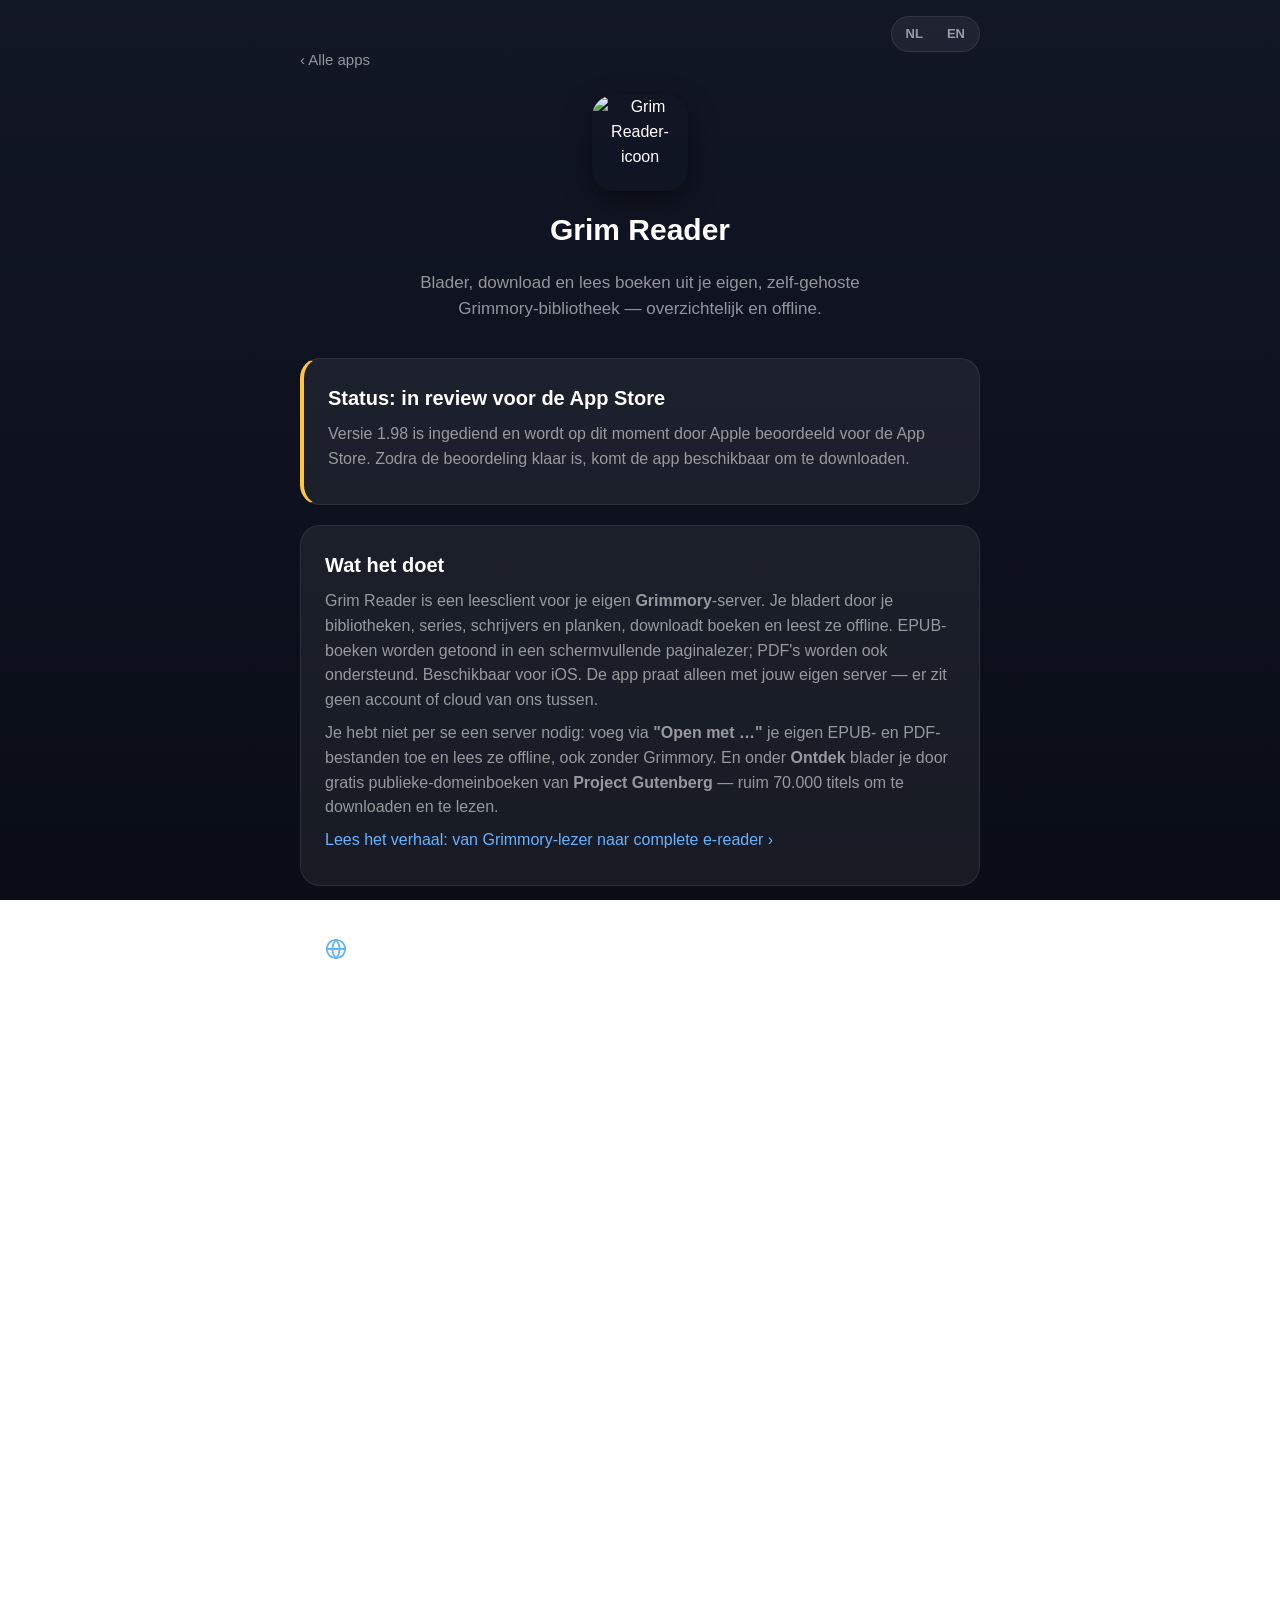
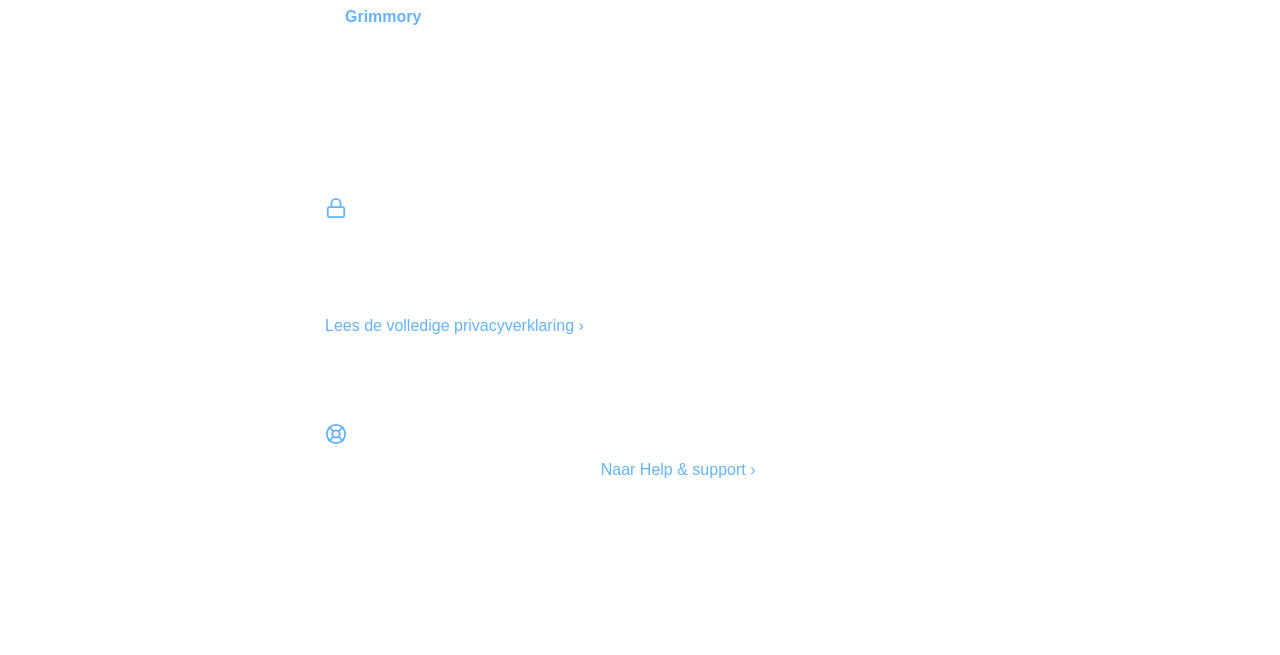
==== grimreader/index.html @ 169f9057 "Dauwpunt-artikel als sub-onderwerp onder de Thuis-handleiding Het dauwpuntstuk is geen los onderwerp" ====
<!DOCTYPE html>
<html lang="nl" data-lang="nl">
<head>
  <meta charset="UTF-8">
  <meta name="viewport" content="width=device-width, initial-scale=1">
  <title>Grim Reader — je eigen bibliotheek</title>
  <meta name="description" content="Grim Reader: blader, download en lees boeken uit je eigen, zelf-gehoste Grimmory-bibliotheek. Info, instructies en privacy.">
  <link rel="icon" type="image/png" href="../assets/grimmory_icon.png">
  <link rel="apple-touch-icon" href="../assets/grimmory_icon.png">
  <link rel="stylesheet" href="../styles.css?v=4">
  <script src="../lang.js?v=2"></script>
  <script src="../email.js?v=1"></script>
</head>
<body>
  <div class="wrap">
    <div class="lang-switch" role="group" aria-label="Taal / Language">
      <button type="button" data-lang="nl">NL</button>
      <button type="button" data-lang="en">EN</button>
    </div>

    <a class="back-link" href="../" lang="nl">&lsaquo; Alle apps</a>
    <a class="back-link" href="../" lang="en">&lsaquo; All apps</a>

    <header class="hero">
      <img src="../assets/grimmory_icon.png" alt="Grim Reader-icoon">
      <h1>Grim Reader</h1>
      <p class="lead" lang="nl">Blader, download en lees boeken uit je eigen, zelf-gehoste
        Grimmory-bibliotheek — overzichtelijk en offline.</p>
      <p class="lead" lang="en">Browse, download and read books from your own self-hosted
        Grimmory library — clear and offline.</p>
    </header>

    <section class="card" style="border-left:4px solid var(--solar)">
      <h2 style="margin-bottom:8px" lang="nl">Status: in review voor de App Store</h2>
      <h2 style="margin-bottom:8px" lang="en">Status: in review for the App Store</h2>
      <p lang="nl">Versie 1.98 is ingediend en wordt op dit moment door Apple
        beoordeeld voor de App Store. Zodra de beoordeling klaar is, komt de app
        beschikbaar om te downloaden.</p>
      <p lang="en">Version 1.98 has been submitted and is currently under review by
        Apple for the App Store. As soon as the review is complete, the app will be
        available to download.</p>
    </section>

    <section class="card">
      <h2 style="margin-bottom:8px" lang="nl">Wat het doet</h2>
      <h2 style="margin-bottom:8px" lang="en">What it does</h2>
      <p lang="nl">Grim Reader is een leesclient voor je eigen
        <strong>Grimmory</strong>-server. Je bladert door je bibliotheken, series,
        schrijvers en planken, downloadt boeken en leest ze offline. EPUB-boeken
        worden getoond in een schermvullende paginalezer; PDF's worden ook
        ondersteund. Beschikbaar voor iOS. De app praat alleen met jouw eigen
        server — er zit geen account of cloud van ons tussen.</p>
      <p lang="en">Grim Reader is a reading client for your own
        <strong>Grimmory</strong> server. You browse your libraries, series,
        authors and shelves, download books and read them offline. EPUB books are
        shown in a full-screen paginated reader; PDFs are supported too. Available
        for iOS. The app only talks to your own server — there's no account or
        cloud of ours in between.</p>
      <p lang="nl">Je hebt niet per se een server nodig: voeg via <strong>"Open
        met …"</strong> je eigen EPUB- en PDF-bestanden toe en lees ze offline,
        ook zonder Grimmory. En onder <strong>Ontdek</strong> blader je door
        gratis publieke-domeinboeken van <strong>Project Gutenberg</strong> —
        ruim 70.000 titels om te downloaden en te lezen.</p>
      <p lang="en">You don't strictly need a server: add your own EPUB and PDF
        files via <strong>"Open with …"</strong> and read them offline, even
        without Grimmory. And under <strong>Discover</strong> you can browse free
        public-domain books from <strong>Project Gutenberg</strong> — over 70,000
        titles to download and read.</p>
      <p lang="nl"><a href="verhaal.html">Lees het verhaal: van Grimmory-lezer naar complete e-reader &rsaquo;</a></p>
      <p lang="en"><a href="verhaal.html">Read the story: from Grimmory reader to a complete e-reader &rsaquo;</a></p>
    </section>

    <section class="card">
      <div class="section-head">
        <svg viewBox="0 0 24 24" fill="none" stroke="currentColor" stroke-width="2"
          stroke-linecap="round" stroke-linejoin="round" aria-hidden="true" focusable="false">
          <circle cx="12" cy="12" r="10"></circle>
          <line x1="2" y1="12" x2="22" y2="12"></line>
          <path d="M12 2a15.3 15.3 0 0 1 4 10 15.3 15.3 0 0 1-4 10 15.3 15.3 0 0 1-4-10 15.3 15.3 0 0 1 4-10z"></path>
        </svg>
        <h2 lang="nl">Vertaal terwijl je leest</h2>
        <h2 lang="en">Translate while you read</h2>
      </div>
      <p lang="nl">Lees je een boek in een vreemde taal? Tik op de vertaalknop en
        Grim Reader vertaalt <strong>de pagina die je op dat moment leest</strong> naar
        je eigen taal. De vertaling gebeurt <strong>volledig op je toestel</strong> via
        Apple's vertaaltechnologie — zonder internet en zonder dat er tekst naar een
        server gaat. Eenmalig downloadt iOS het taalpakket; daarna werkt het ook
        offline. <em>(iPhone/iPad met iOS 18 of nieuwer.)</em></p>
      <p lang="en">Reading a book in a foreign language? Tap the translate button and
        Grim Reader translates <strong>the page you're currently reading</strong> into
        your own language. Translation happens <strong>entirely on your device</strong>
        using Apple's translation technology — no internet, and no text ever leaves for
        a server. iOS downloads the language pack once; after that it works offline too.
        <em>(iPhone/iPad on iOS 18 or newer.)</em></p>
    </section>

    <section class="card">
      <h2 style="margin-bottom:8px" lang="nl">Aan de slag</h2>
      <h2 style="margin-bottom:8px" lang="en">Getting started</h2>
      <ol lang="nl">
        <li>Open de app.</li>
        <li>Vul het adres van je <strong>Grimmory</strong>-server in — lokaal
          (bijv. <code>192.168.1.10:6060</code>) of via je eigen externe adres.</li>
        <li>Vul je <strong>gebruikersnaam</strong> en <strong>wachtwoord</strong> in.</li>
        <li>Tik op <strong>Inloggen</strong>.</li>
      </ol>
      <ol lang="en">
        <li>Open the app.</li>
        <li>Enter the address of your <strong>Grimmory</strong> server — local
          (e.g. <code>192.168.1.10:6060</code>) or via your own remote address.</li>
        <li>Enter your <strong>username</strong> and <strong>password</strong>.</li>
        <li>Tap <strong>Log in</strong>.</li>
      </ol>
      <h3 lang="nl">Op meerdere toestellen</h3>
      <h3 lang="en">On multiple devices</h3>
      <p lang="nl">Je serveradres en login synchroniseren via je iCloud-sleutelhanger,
        zodat je andere Apple-toestellen je bibliotheek automatisch oppikken.</p>
      <p lang="en">Your server address and login sync via your iCloud Keychain, so your
        other Apple devices pick up your library automatically.</p>
    </section>

    <section class="card">
      <h2 style="margin-bottom:8px">Grimmory</h2>
      <p lang="nl">Grim Reader bouwt voort op een dienst die je zelf beheert:</p>
      <p lang="en">Grim Reader builds on a service that you manage yourself:</p>
      <ul lang="nl">
        <li><strong><a href="https://grimmory.org" target="_blank" rel="noopener">Grimmory</a></strong>
          — een zelf-gehoste server voor je digitale boekenverzameling, met
          bibliotheken, series, schrijvers, planken en metadata. Hieruit haalt
          Grim Reader je boeken en omslagen.</li>
      </ul>
      <ul lang="en">
        <li><strong><a href="https://grimmory.org" target="_blank" rel="noopener">Grimmory</a></strong>
          — a self-hosted server for your digital book collection, with
          libraries, series, authors, shelves and metadata. This is where
          Grim Reader gets your books and covers.</li>
      </ul>
      <p lang="nl">Je beheert de server zelf; je adres en login blijven op je toestel.</p>
      <p lang="en">You manage the server yourself; your address and login stay on your
        device.</p>
    </section>

    <section class="card">
      <div class="section-head">
        <svg viewBox="0 0 24 24" fill="none" stroke="currentColor" stroke-width="2"
          stroke-linecap="round" stroke-linejoin="round" aria-hidden="true" focusable="false">
          <rect x="3" y="11" width="18" height="11" rx="2" ry="2"></rect>
          <path d="M7 11V7a5 5 0 0 1 10 0v4"></path>
        </svg>
        <h2>Privacy</h2>
      </div>
      <p lang="nl">Grim Reader verzamelt geen gegevens en bevat geen tracking of
        advertenties. Je adres en login blijven versleuteld op je eigen toestel en
        de app praat alleen met de server die je zelf instelt.</p>
      <p lang="en">Grim Reader collects no data and contains no tracking or ads. Your
        address and login stay encrypted on your own device, and the app only
        talks to the server you set up yourself.</p>
      <p lang="nl"><a href="privacy.html">Lees de volledige privacyverklaring &rsaquo;</a></p>
      <p lang="en"><a href="privacy.html">Read the full privacy policy &rsaquo;</a></p>
    </section>

    <section class="card">
      <div class="section-head">
        <svg viewBox="0 0 24 24" fill="none" stroke="currentColor" stroke-width="2"
          stroke-linecap="round" stroke-linejoin="round" aria-hidden="true" focusable="false">
          <circle cx="12" cy="12" r="10"></circle>
          <circle cx="12" cy="12" r="4"></circle>
          <line x1="4.93" y1="4.93" x2="9.17" y2="9.17"></line>
          <line x1="14.83" y1="14.83" x2="19.07" y2="19.07"></line>
          <line x1="14.83" y1="9.17" x2="19.07" y2="4.93"></line>
          <line x1="9.17" y1="14.83" x2="4.93" y2="19.07"></line>
        </svg>
        <h2 lang="nl">Hulp &amp; support</h2>
        <h2 lang="en">Help &amp; support</h2>
      </div>
      <p lang="nl">Iets werkt niet, een vraag of een idee?
        <a href="../support/">Naar Help &amp; support &rsaquo;</a></p>
      <p lang="en">Something not working, a question or an idea?
        <a href="../support/">Go to Help &amp; support &rsaquo;</a></p>
    </section>

    <p class="footer">Contact: <span class="pp-email"><noscript>info [at] polderpijplijn [punt] nl</noscript></span></p>
  </div>
</body>
</html>
---- styles.css ----
:root {
  --bg-top: #121726;
  --bg-bottom: #0a0d17;
  --card: rgba(255, 255, 255, 0.06);
  --card-stroke: rgba(255, 255, 255, 0.08);
  --house: #66b3ff;
  --solar: #ffc740;
  --back: #4dd98c;
  --grid: #fc6b6b;
  --gas: #f2994d;
  --text: #ffffff;
  --muted: rgba(255, 255, 255, 0.55);
  --radius: 20px;
}

* { box-sizing: border-box; }

html { -webkit-text-size-adjust: 100%; }

body {
  margin: 0;
  min-height: 100vh;
  background: linear-gradient(180deg, var(--bg-top), var(--bg-bottom)) fixed;
  color: var(--text);
  font-family: -apple-system, BlinkMacSystemFont, "Segoe UI", Roboto, Helvetica,
    Arial, sans-serif;
  line-height: 1.55;
  -webkit-font-smoothing: antialiased;
}

.wrap {
  position: relative;
  max-width: 720px;
  margin: 0 auto;
  padding: 48px 20px 64px;
}

/* Taalkeuze: toon alleen de actieve taal. */
html[data-lang="nl"] [lang="en"] { display: none !important; }
html[data-lang="en"] [lang="nl"] { display: none !important; }

.lang-switch {
  position: absolute;
  top: 16px;
  right: 20px;
  display: inline-flex;
  gap: 2px;
  background: var(--card);
  border: 1px solid var(--card-stroke);
  border-radius: 999px;
  padding: 3px;
  z-index: 10;
}
.lang-switch button {
  border: 0;
  background: transparent;
  color: var(--muted);
  font: inherit;
  font-size: 13px;
  font-weight: 600;
  padding: 4px 11px;
  border-radius: 999px;
  cursor: pointer;
}
.lang-switch button[aria-pressed="true"] {
  background: var(--house);
  color: var(--bg-bottom);
}

a { color: var(--house); text-decoration: none; }
a:hover { text-decoration: underline; }

.hero {
  display: flex;
  flex-direction: column;
  align-items: center;
  text-align: center;
  gap: 16px;
  margin-bottom: 36px;
}

.hero img {
  width: 96px;
  height: 96px;
  border-radius: 22px;
  box-shadow: 0 10px 30px rgba(0, 0, 0, 0.45);
}

h1 { font-size: 30px; font-weight: 700; margin: 0; }
h2 { font-size: 20px; font-weight: 700; margin: 0 0 4px; }

.lead { color: var(--muted); font-size: 17px; margin: 0; max-width: 48ch; }

.card {
  background: var(--card);
  border: 1px solid var(--card-stroke);
  border-radius: var(--radius);
  padding: 24px;
  margin-bottom: 20px;
}

.card p { color: var(--muted); margin: 8px 0; }
.card p:first-of-type { margin-top: 0; }
.card p:last-child { margin-bottom: 0; }

.card .icon { color: var(--house); }

.section-head {
  display: flex;
  align-items: center;
  gap: 10px;
  margin-bottom: 6px;
}
.section-head svg { width: 22px; height: 22px; flex: none; color: var(--house); }

.app-tile {
  display: flex;
  align-items: center;
  gap: 16px;
  text-decoration: none;
  color: var(--text);
}
.app-tile:hover { text-decoration: none; }
.app-tile + .app-tile { margin-top: 14px; padding-top: 14px; border-top: 1px solid var(--card-stroke); }
.app-tile img { width: 56px; height: 56px; border-radius: 14px; flex: none; }
.app-tile .meta { display: flex; flex-direction: column; }
.app-tile .meta strong { font-size: 17px; }
.app-tile .meta span { color: var(--muted); font-size: 14px; }
.app-tile .chev { margin-left: auto; color: var(--muted); }

/* Verdiepend artikel dat bij de handleiding erboven hoort: ingesprongen en met
   een verbindingsstreep i.p.v. de scheidingslijn, zodat het als onderdeel van
   die handleiding leest en niet als los onderwerp. */
.app-tile.sub {
  margin-left: 20px;
  padding-left: 16px;
  border-left: 2px solid var(--card-stroke);
}
.app-tile + .app-tile.sub { margin-top: 12px; padding-top: 0; border-top: none; }
.app-tile.sub .meta strong { font-size: 15px; }

ol, ul { color: var(--muted); padding-left: 20px; margin: 8px 0; }
li { margin: 6px 0; }

code {
  background: rgba(255, 255, 255, 0.1);
  border-radius: 6px;
  padding: 1px 6px;
  font-size: 0.9em;
}

.back-link {
  display: inline-flex;
  align-items: center;
  gap: 6px;
  color: var(--muted);
  font-size: 15px;
  margin-bottom: 24px;
}

.footer {
  margin-top: 40px;
  color: var(--muted);
  font-size: 14px;
  text-align: center;
}

.muted { color: var(--muted); }
.updated { color: var(--muted); font-size: 14px; margin-top: 0; }

h3 { font-size: 16px; margin: 22px 0 4px; }
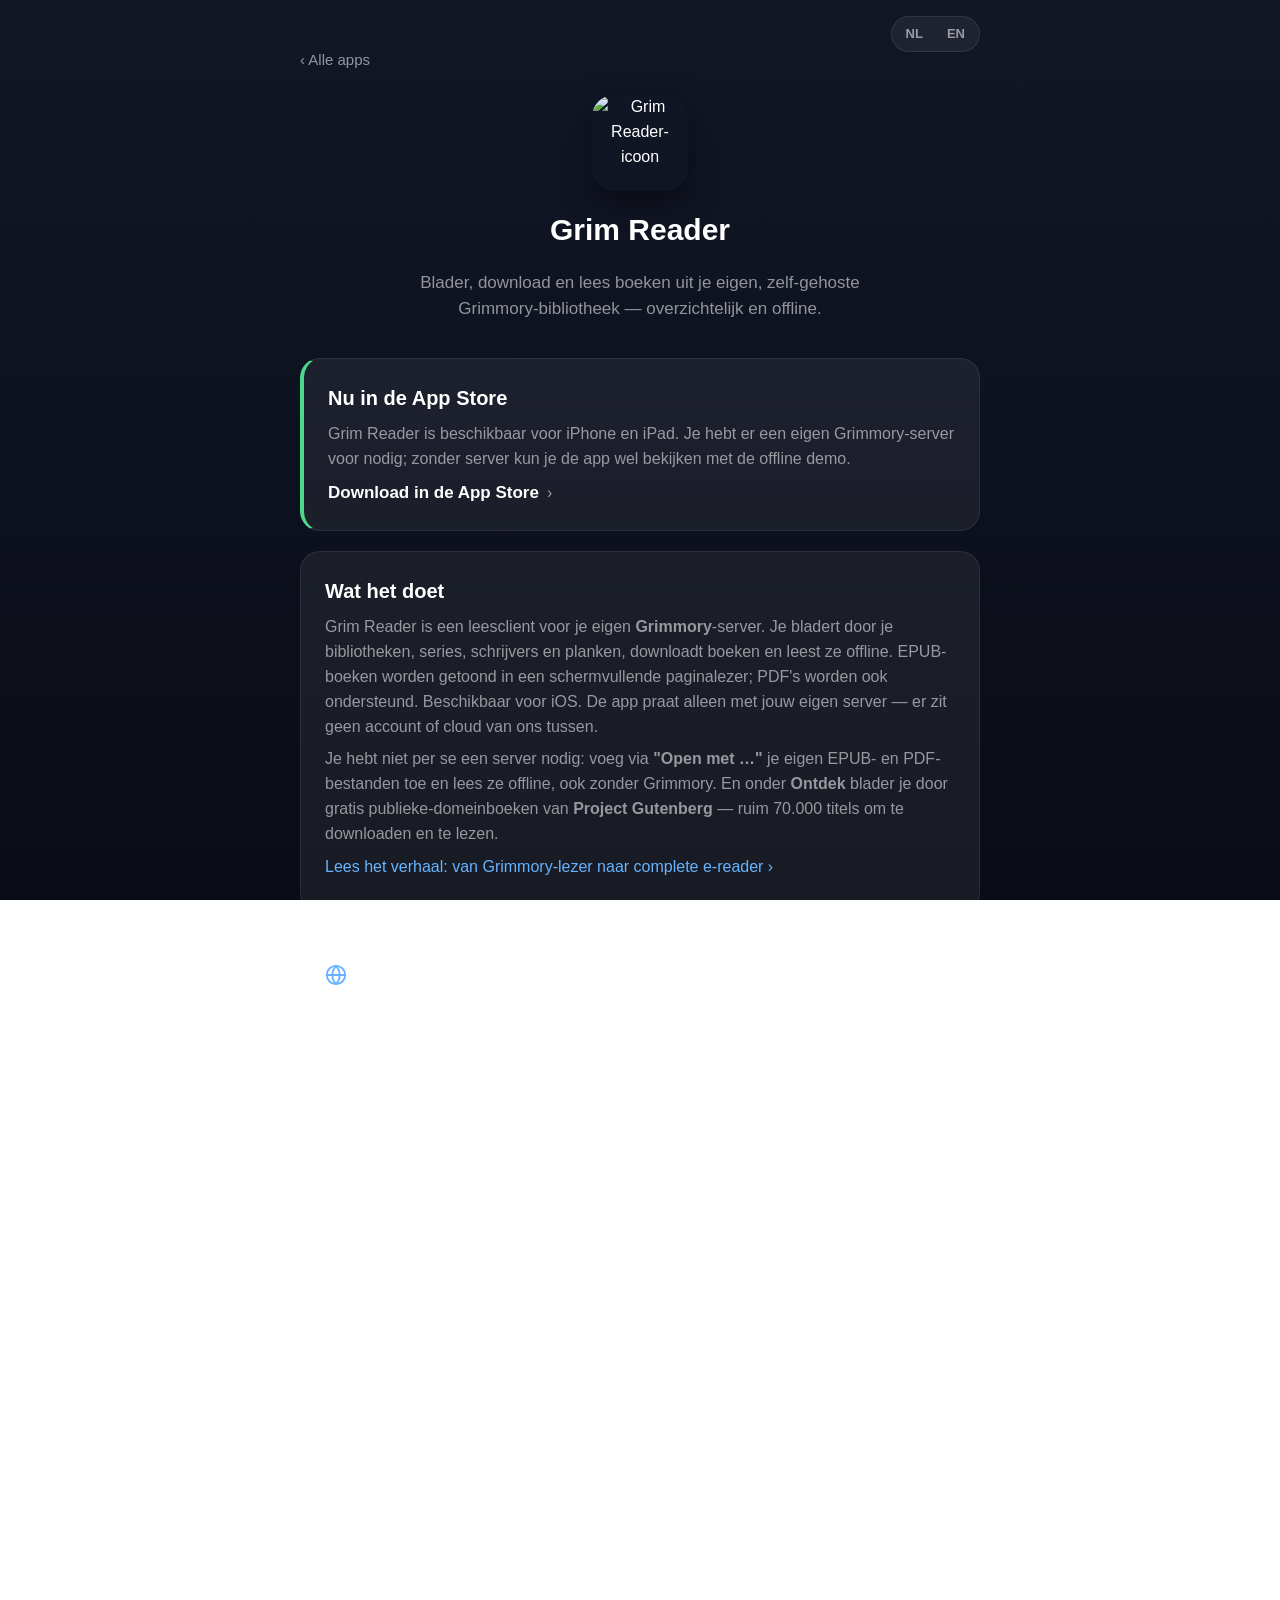
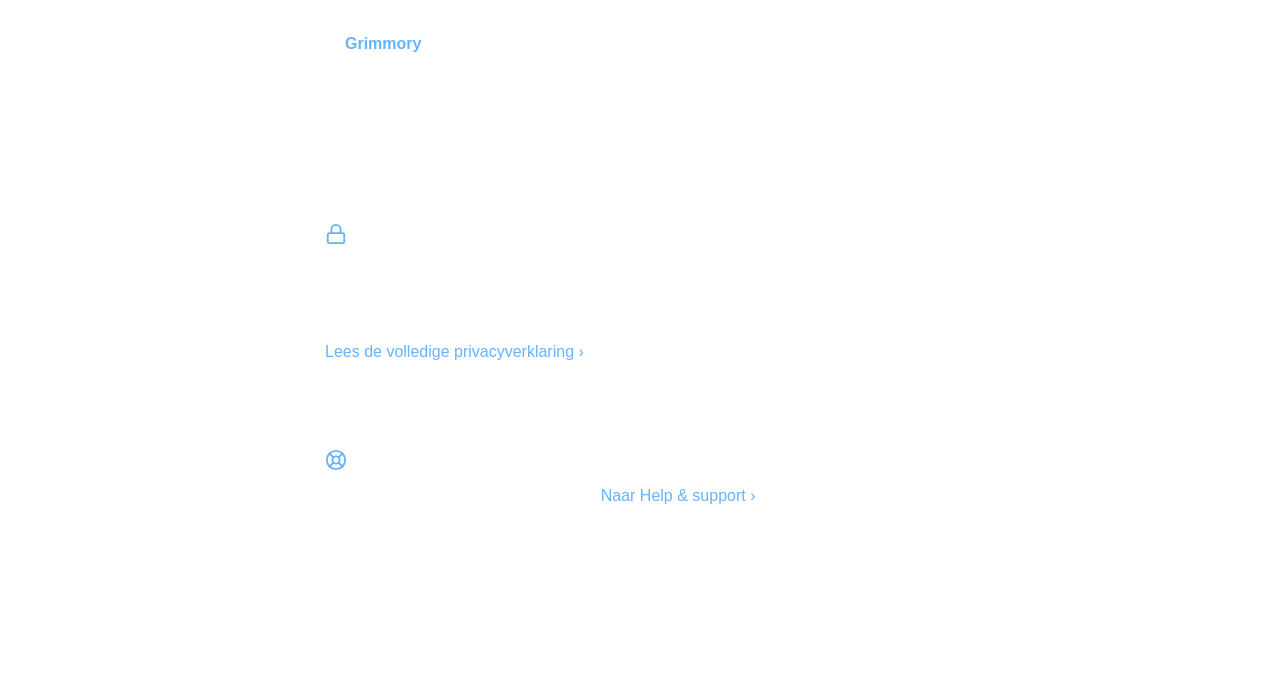
==== commit 9a4180c3: "Grim Reader staat in de App Store Het statusblok zei nog "in review" en noemde versie 1.98; dat is a" ====
--- a/grimreader/index.html
+++ b/grimreader/index.html
@@ -30,15 +30,23 @@
         Grimmory library — clear and offline.</p>
     </header>
 
-    <section class="card" style="border-left:4px solid var(--solar)">
-      <h2 style="margin-bottom:8px" lang="nl">Status: in review voor de App Store</h2>
-      <h2 style="margin-bottom:8px" lang="en">Status: in review for the App Store</h2>
-      <p lang="nl">Versie 1.98 is ingediend en wordt op dit moment door Apple
-        beoordeeld voor de App Store. Zodra de beoordeling klaar is, komt de app
-        beschikbaar om te downloaden.</p>
-      <p lang="en">Version 1.98 has been submitted and is currently under review by
-        Apple for the App Store. As soon as the review is complete, the app will be
-        available to download.</p>
+    <section class="card" style="border-left:4px solid var(--back)">
+      <h2 style="margin-bottom:8px" lang="nl">Nu in de App Store</h2>
+      <h2 style="margin-bottom:8px" lang="en">Now on the App Store</h2>
+      <p lang="nl">Grim Reader is beschikbaar voor iPhone en iPad. Je hebt er een
+        eigen Grimmory-server voor nodig; zonder server kun je de app wel bekijken
+        met de offline demo.</p>
+      <p lang="en">Grim Reader is available for iPhone and iPad. You need your own
+        Grimmory server; without one you can still explore the app using the
+        offline demo.</p>
+      <p><a class="app-tile" href="https://apps.apple.com/app/id6782366876"
+            style="display:inline-flex;width:auto;gap:8px">
+        <span class="meta">
+          <strong lang="nl">Download in de App Store</strong>
+          <strong lang="en">Download on the App Store</strong>
+        </span>
+        <span class="chev" aria-hidden="true">&rsaquo;</span>
+      </a></p>
     </section>
 
     <section class="card">
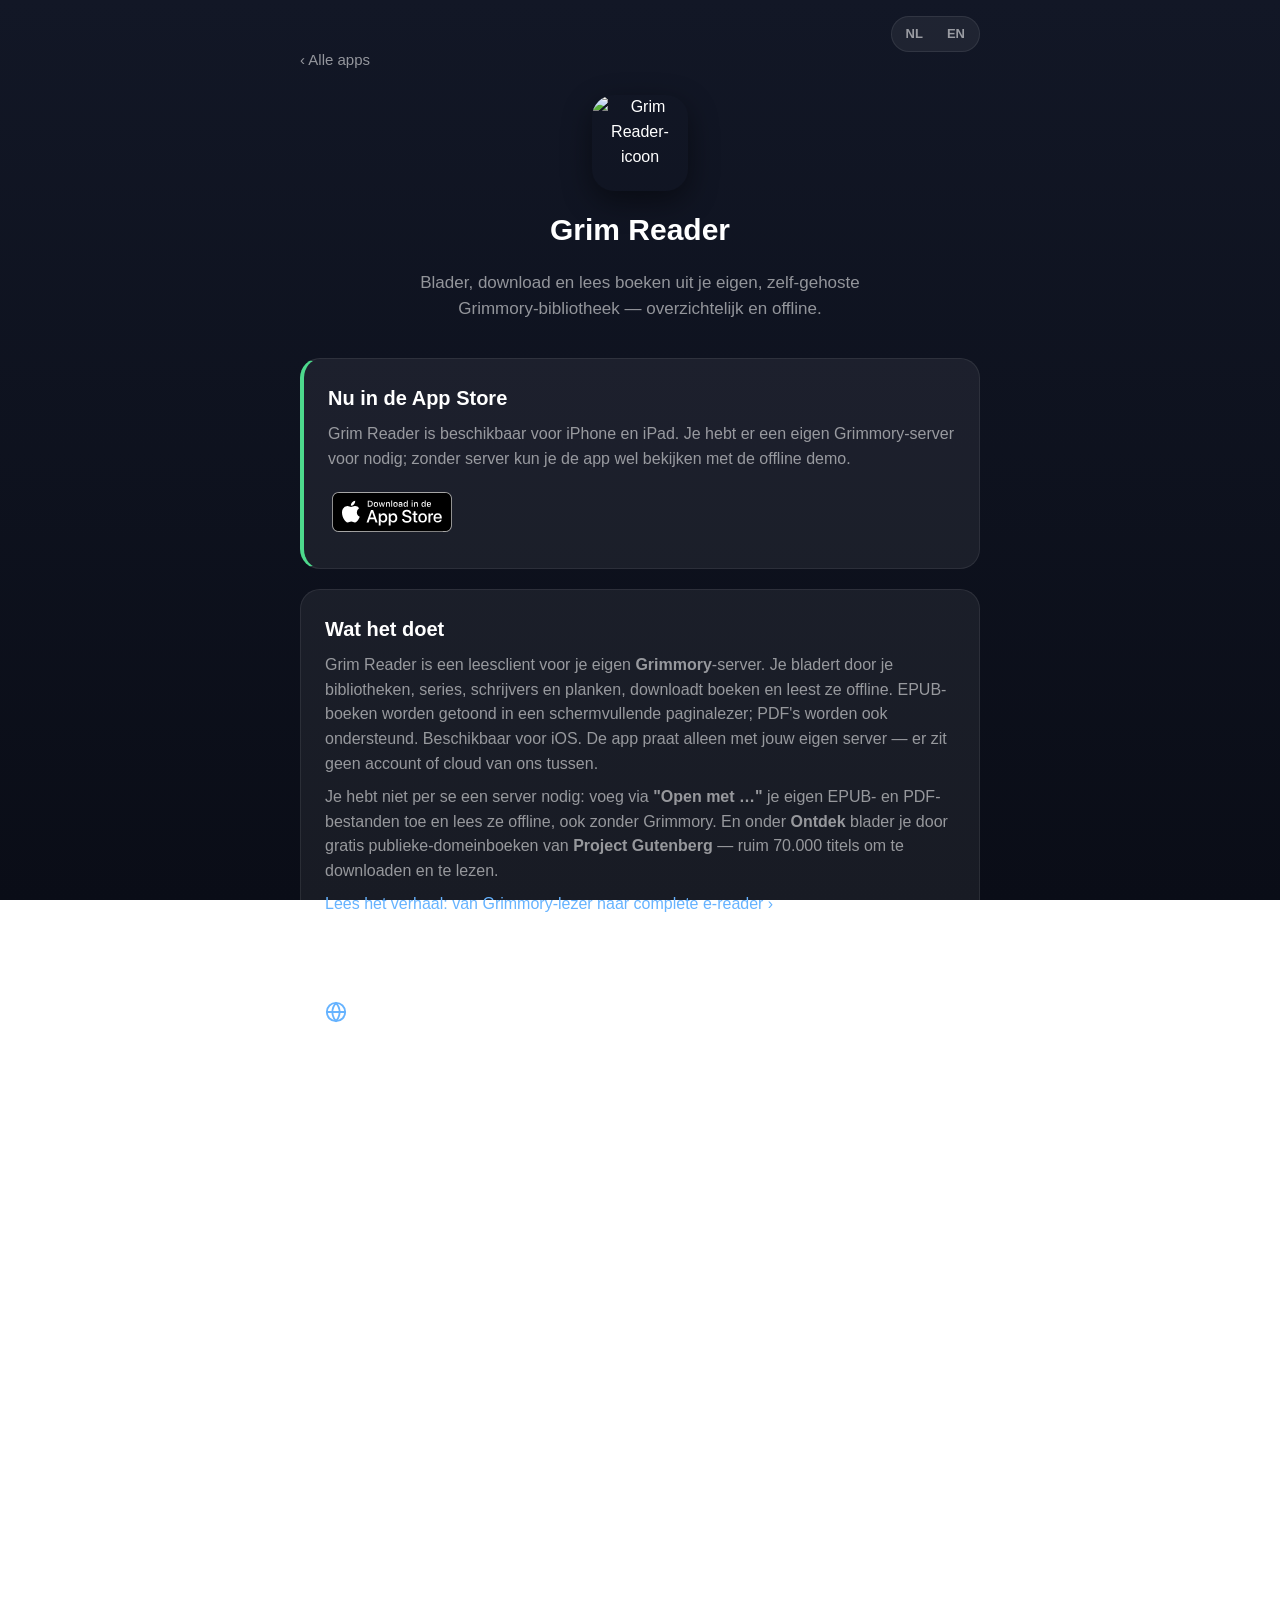
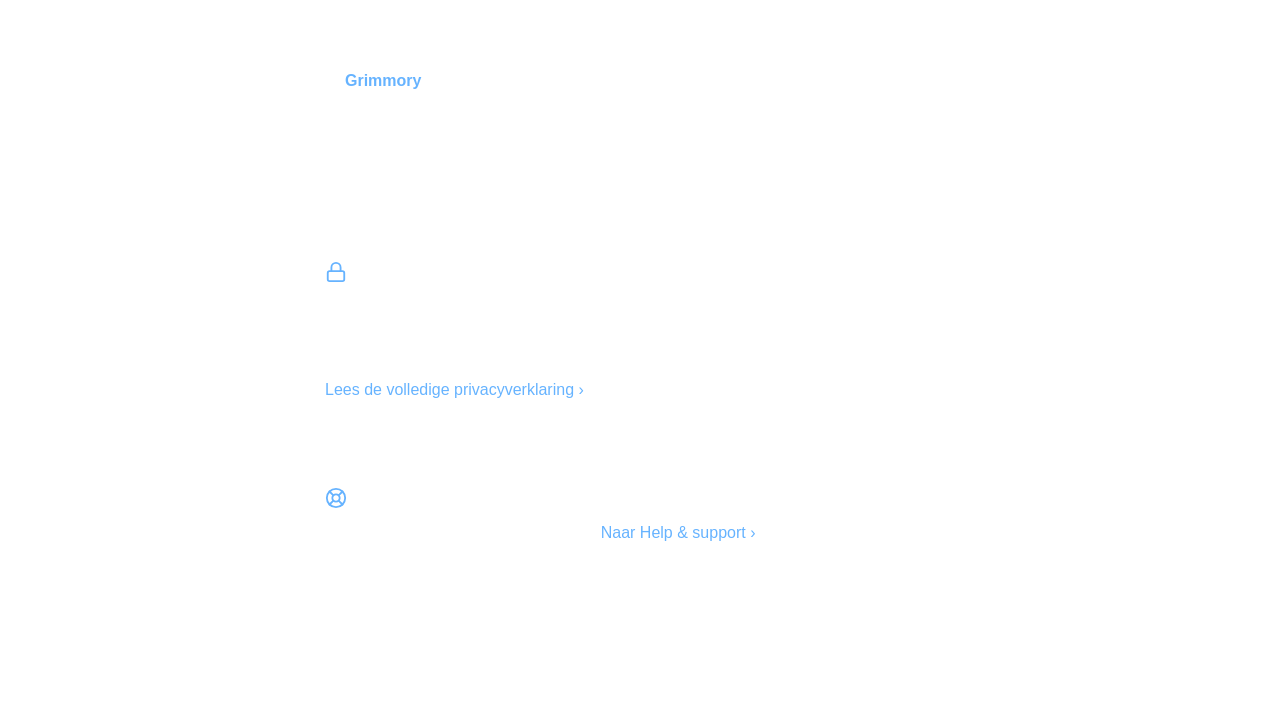
==== commit 545d7fc0: "Grim Reader als beschikbaar op de site, met de officiële App Store-badge - assets/appstore-badge-{nl" ====
--- a/grimreader/index.html
+++ b/grimreader/index.html
@@ -7,7 +7,7 @@
   <meta name="description" content="Grim Reader: blader, download en lees boeken uit je eigen, zelf-gehoste Grimmory-bibliotheek. Info, instructies en privacy.">
   <link rel="icon" type="image/png" href="../assets/grimmory_icon.png">
   <link rel="apple-touch-icon" href="../assets/grimmory_icon.png">
-  <link rel="stylesheet" href="../styles.css?v=4">
+  <link rel="stylesheet" href="../styles.css?v=5">
   <script src="../lang.js?v=2"></script>
   <script src="../email.js?v=1"></script>
 </head>
@@ -39,14 +39,21 @@
       <p lang="en">Grim Reader is available for iPhone and iPad. You need your own
         Grimmory server; without one you can still explore the app using the
         offline demo.</p>
-      <p><a class="app-tile" href="https://apps.apple.com/app/id6782366876"
-            style="display:inline-flex;width:auto;gap:8px">
-        <span class="meta">
-          <strong lang="nl">Download in de App Store</strong>
-          <strong lang="en">Download on the App Store</strong>
-        </span>
-        <span class="chev" aria-hidden="true">&rsaquo;</span>
-      </a></p>
+      <!-- Officiële Apple-badge uit Marketing Tools, per taal. Apple staat geen
+           eigen varianten toe: niet verkleuren, niet uitrekken, en minimaal een
+           tiende van de hoogte aan vrije ruimte eromheen. Vandaar de marge. -->
+      <p style="margin-top:16px">
+        <a href="https://apps.apple.com/app/id6782366876" lang="nl"
+           style="display:inline-block;padding:4px">
+          <img src="../assets/appstore-badge-nl.svg" alt="Download in de App Store"
+               style="height:40px;width:auto">
+        </a>
+        <a href="https://apps.apple.com/app/id6782366876" lang="en"
+           style="display:inline-block;padding:4px">
+          <img src="../assets/appstore-badge-en.svg" alt="Download on the App Store"
+               style="height:40px;width:auto">
+        </a>
+      </p>
     </section>
 
     <section class="card">
--- a/styles.css
+++ b/styles.css
@@ -169,3 +169,16 @@
 .updated { color: var(--muted); font-size: 14px; margin-top: 0; }
 
 h3 { font-size: 16px; margin: 22px 0 4px; }
+
+/* Markering op een app-tegel voor wat al in een store staat. Klein en groen,
+   zodat het opvalt tussen de projecten die er nog niet zijn. */
+.app-tile .meta .store-badge {
+  display: inline-block;
+  margin-top: 4px;
+  padding: 2px 8px;
+  border-radius: 999px;
+  background: rgba(77, 217, 140, 0.16);   /* --back, doorzichtig */
+  color: var(--back);
+  font-size: 12px;
+  font-weight: 600;
+}
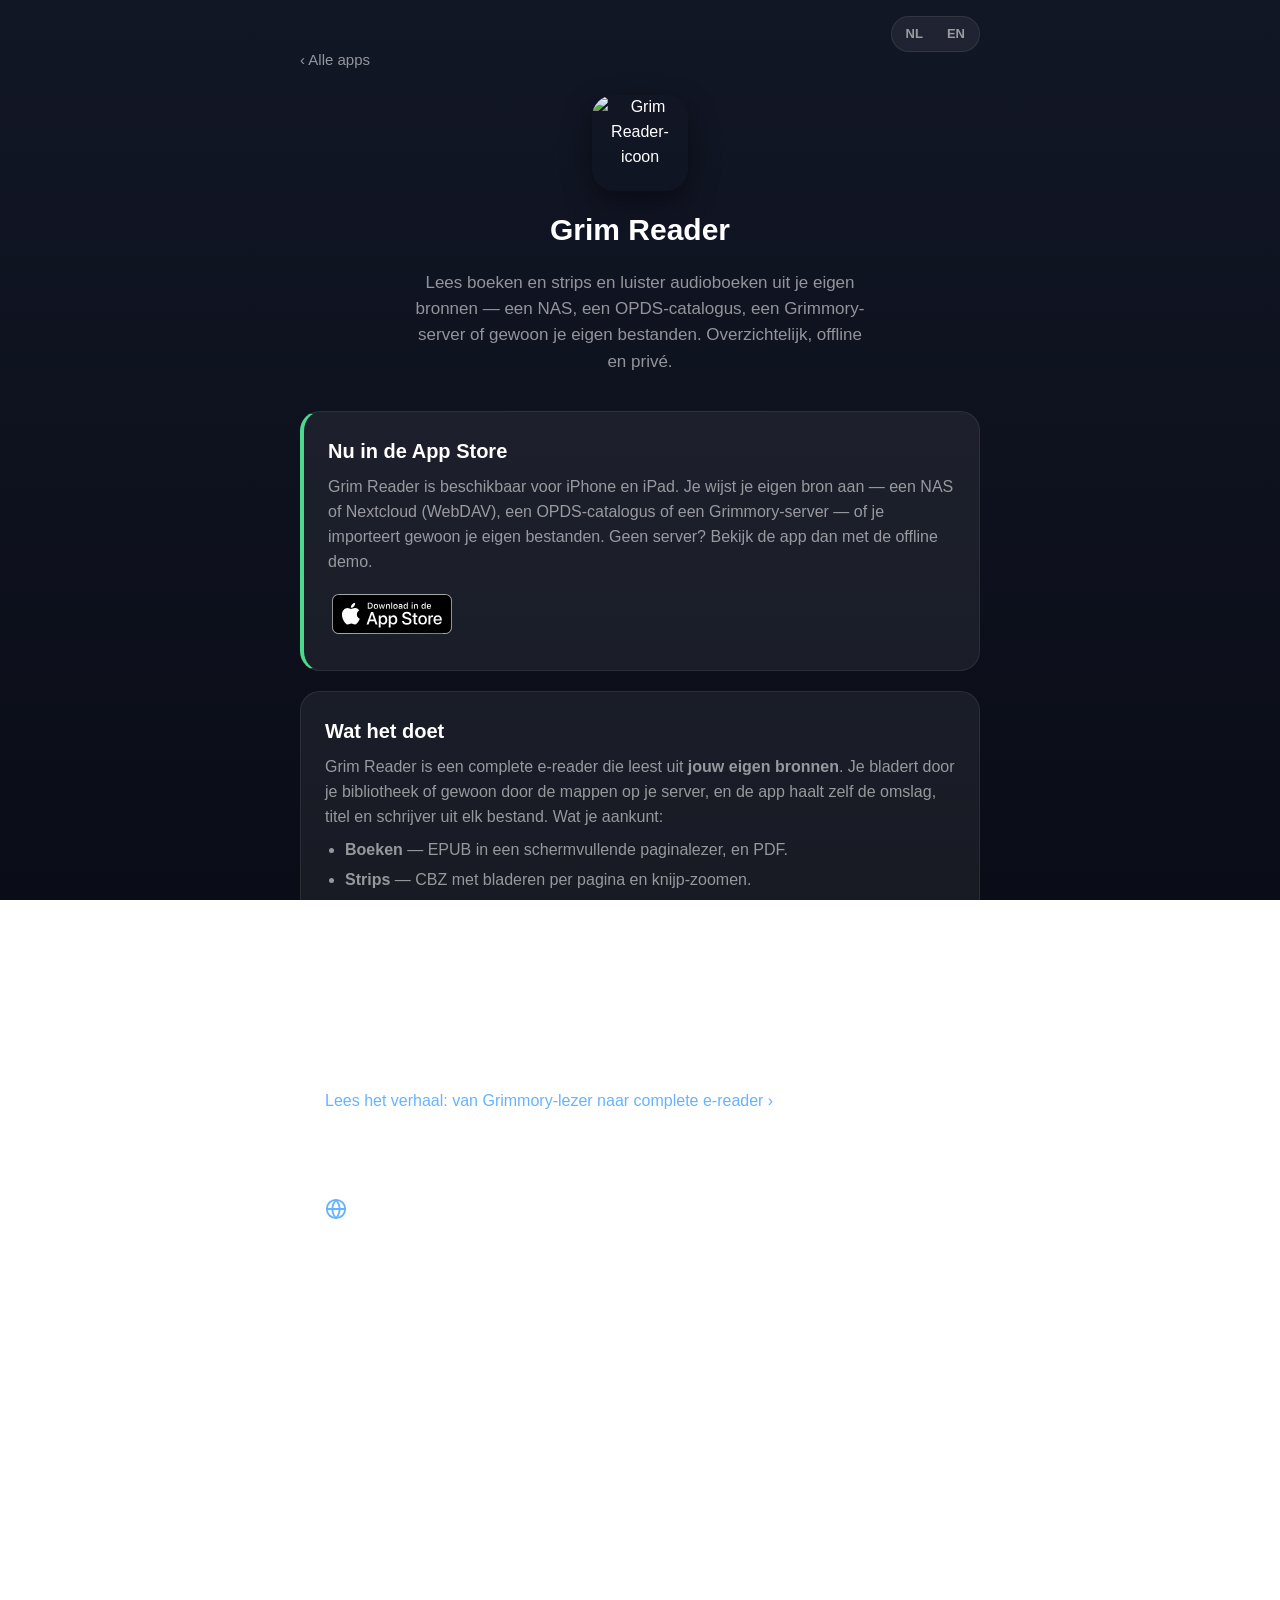
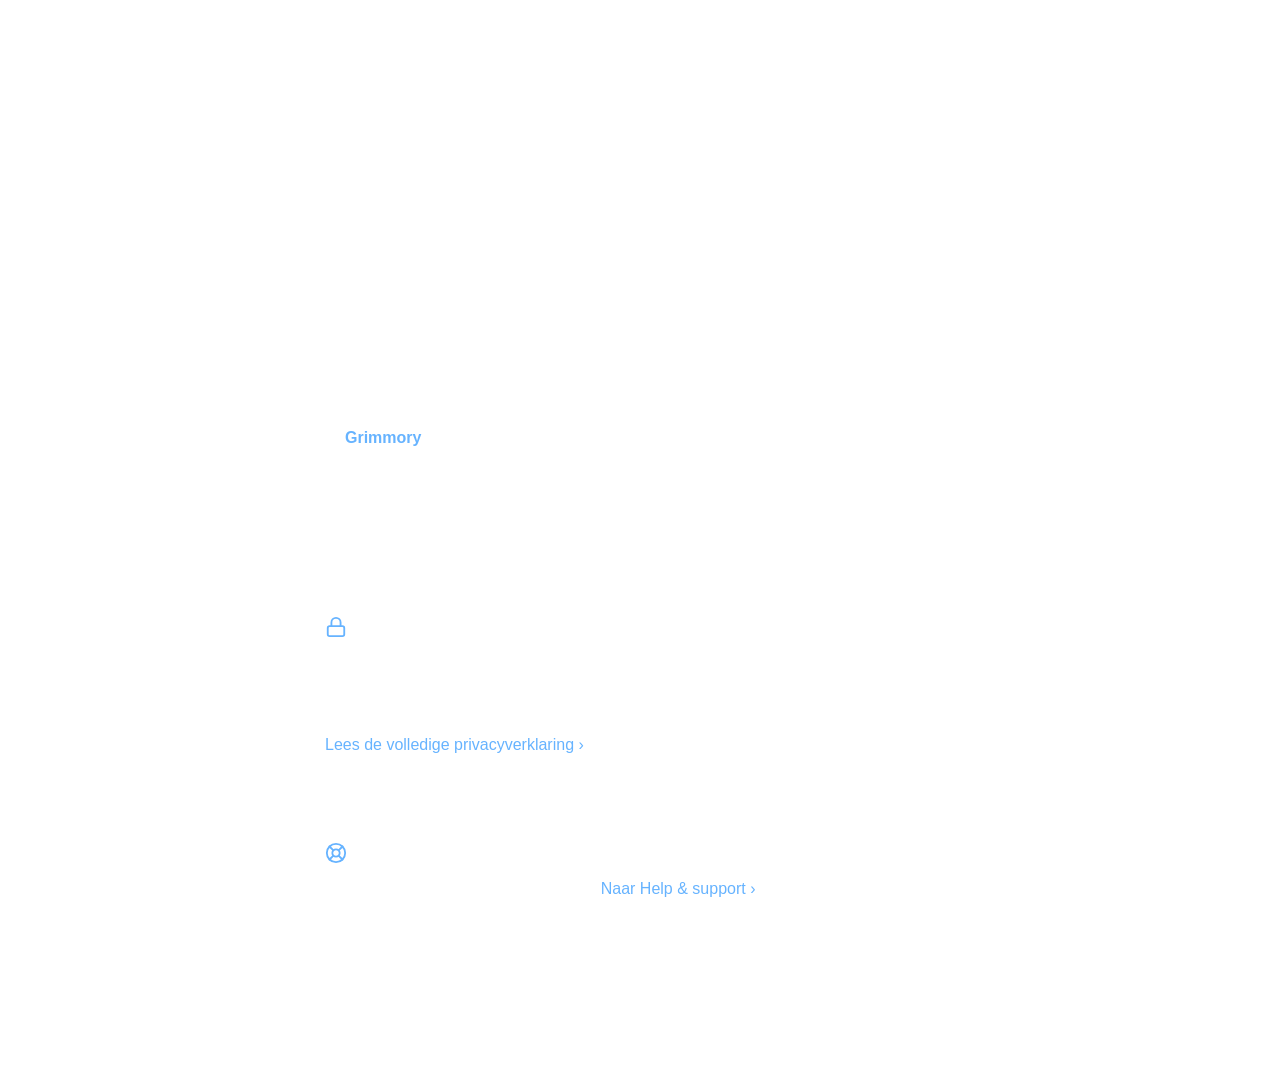
==== commit dd995fbc: "Grim Reader: site en kennisbank tonen alle bronnen (WebDAV, OPDS, bestanden) De site en de handleidi" ====
--- a/grimreader/index.html
+++ b/grimreader/index.html
@@ -4,7 +4,7 @@
   <meta charset="UTF-8">
   <meta name="viewport" content="width=device-width, initial-scale=1">
   <title>Grim Reader — je eigen bibliotheek</title>
-  <meta name="description" content="Grim Reader: blader, download en lees boeken uit je eigen, zelf-gehoste Grimmory-bibliotheek. Info, instructies en privacy.">
+  <meta name="description" content="Grim Reader: lees boeken en strips en luister audioboeken uit je eigen bronnen — een NAS of Nextcloud (WebDAV), een OPDS-catalogus, een Grimmory-server of gewoon je eigen bestanden. Offline, privé, zonder cloud van ons.">
   <link rel="icon" type="image/png" href="../assets/grimmory_icon.png">
   <link rel="apple-touch-icon" href="../assets/grimmory_icon.png">
   <link rel="stylesheet" href="../styles.css?v=5">
@@ -24,21 +24,25 @@
     <header class="hero">
       <img src="../assets/grimmory_icon.png" alt="Grim Reader-icoon">
       <h1>Grim Reader</h1>
-      <p class="lead" lang="nl">Blader, download en lees boeken uit je eigen, zelf-gehoste
-        Grimmory-bibliotheek — overzichtelijk en offline.</p>
-      <p class="lead" lang="en">Browse, download and read books from your own self-hosted
-        Grimmory library — clear and offline.</p>
+      <p class="lead" lang="nl">Lees boeken en strips en luister audioboeken uit je
+        eigen bronnen — een NAS, een OPDS-catalogus, een Grimmory-server of gewoon
+        je eigen bestanden. Overzichtelijk, offline en privé.</p>
+      <p class="lead" lang="en">Read books and comics and listen to audiobooks from
+        your own sources — a NAS, an OPDS catalog, a Grimmory server or simply your
+        own files. Clear, offline and private.</p>
     </header>
 
     <section class="card" style="border-left:4px solid var(--back)">
       <h2 style="margin-bottom:8px" lang="nl">Nu in de App Store</h2>
       <h2 style="margin-bottom:8px" lang="en">Now on the App Store</h2>
-      <p lang="nl">Grim Reader is beschikbaar voor iPhone en iPad. Je hebt er een
-        eigen Grimmory-server voor nodig; zonder server kun je de app wel bekijken
-        met de offline demo.</p>
-      <p lang="en">Grim Reader is available for iPhone and iPad. You need your own
-        Grimmory server; without one you can still explore the app using the
-        offline demo.</p>
+      <p lang="nl">Grim Reader is beschikbaar voor iPhone en iPad. Je wijst je
+        eigen bron aan — een NAS of Nextcloud (WebDAV), een OPDS-catalogus of een
+        Grimmory-server — of je importeert gewoon je eigen bestanden. Geen server?
+        Bekijk de app dan met de offline demo.</p>
+      <p lang="en">Grim Reader is available for iPhone and iPad. You point it at
+        your own source — a NAS or Nextcloud (WebDAV), an OPDS catalog or a
+        Grimmory server — or you simply import your own files. No server? Explore
+        the app using the offline demo.</p>
       <!-- Officiële Apple-badge uit Marketing Tools, per taal. Apple staat geen
            eigen varianten toe: niet verkleuren, niet uitrekken, en minimaal een
            tiende van de hoogte aan vrije ruimte eromheen. Vandaar de marge. -->
@@ -59,28 +63,38 @@
     <section class="card">
       <h2 style="margin-bottom:8px" lang="nl">Wat het doet</h2>
       <h2 style="margin-bottom:8px" lang="en">What it does</h2>
-      <p lang="nl">Grim Reader is een leesclient voor je eigen
-        <strong>Grimmory</strong>-server. Je bladert door je bibliotheken, series,
-        schrijvers en planken, downloadt boeken en leest ze offline. EPUB-boeken
-        worden getoond in een schermvullende paginalezer; PDF's worden ook
-        ondersteund. Beschikbaar voor iOS. De app praat alleen met jouw eigen
-        server — er zit geen account of cloud van ons tussen.</p>
-      <p lang="en">Grim Reader is a reading client for your own
-        <strong>Grimmory</strong> server. You browse your libraries, series,
-        authors and shelves, download books and read them offline. EPUB books are
-        shown in a full-screen paginated reader; PDFs are supported too. Available
-        for iOS. The app only talks to your own server — there's no account or
-        cloud of ours in between.</p>
-      <p lang="nl">Je hebt niet per se een server nodig: voeg via <strong>"Open
-        met …"</strong> je eigen EPUB- en PDF-bestanden toe en lees ze offline,
-        ook zonder Grimmory. En onder <strong>Ontdek</strong> blader je door
-        gratis publieke-domeinboeken van <strong>Project Gutenberg</strong> —
-        ruim 70.000 titels om te downloaden en te lezen.</p>
-      <p lang="en">You don't strictly need a server: add your own EPUB and PDF
-        files via <strong>"Open with …"</strong> and read them offline, even
-        without Grimmory. And under <strong>Discover</strong> you can browse free
-        public-domain books from <strong>Project Gutenberg</strong> — over 70,000
-        titles to download and read.</p>
+      <p lang="nl">Grim Reader is een complete e-reader die leest uit <strong>jouw
+        eigen bronnen</strong>. Je bladert door je bibliotheek of gewoon door de
+        mappen op je server, en de app haalt zelf de omslag, titel en schrijver
+        uit elk bestand. Wat je aankunt:</p>
+      <p lang="en">Grim Reader is a complete e-reader that reads from <strong>your
+        own sources</strong>. You browse your library or simply the folders on your
+        server, and the app pulls the cover, title and author from each file itself.
+        What it handles:</p>
+      <ul lang="nl">
+        <li><strong>Boeken</strong> — EPUB in een schermvullende paginalezer, en PDF.</li>
+        <li><strong>Strips</strong> — CBZ met bladeren per pagina en knijp-zoomen.</li>
+        <li><strong>Audioboeken</strong> — met bediening op het toegangsscherm, en
+          doorspelen op de achtergrond. Grote audioboeken speel je rechtstreeks
+          van je server, zonder ze eerst helemaal te downloaden.</li>
+      </ul>
+      <ul lang="en">
+        <li><strong>Books</strong> — EPUB in a full-screen paginated reader, and PDF.</li>
+        <li><strong>Comics</strong> — CBZ with page-by-page reading and pinch-to-zoom.</li>
+        <li><strong>Audiobooks</strong> — with lock-screen controls and background
+          playback. Large audiobooks stream straight from your server, without
+          downloading them in full first.</li>
+      </ul>
+      <p lang="nl">Schrijvers krijgen een foto en beschrijving (via Wikipedia en
+        Open Library), je maakt eigen <strong>collecties</strong> en favorieten, en
+        je kunt titel, schrijver en omslag zelf <strong>aanpassen</strong> — desgewenst
+        tot in het boekbestand zelf. Alles blijft offline beschikbaar, en de app
+        praat alleen met de server die jij instelt.</p>
+      <p lang="en">Authors get a photo and description (via Wikipedia and Open
+        Library), you build your own <strong>collections</strong> and favorites, and
+        you can <strong>edit</strong> title, author and cover yourself — even into the
+        book file itself if you want. Everything stays available offline, and the app
+        only talks to the server you set up.</p>
       <p lang="nl"><a href="verhaal.html">Lees het verhaal: van Grimmory-lezer naar complete e-reader &rsaquo;</a></p>
       <p lang="en"><a href="verhaal.html">Read the story: from Grimmory reader to a complete e-reader &rsaquo;</a></p>
     </section>
@@ -115,17 +129,23 @@
       <h2 style="margin-bottom:8px" lang="en">Getting started</h2>
       <ol lang="nl">
         <li>Open de app.</li>
-        <li>Vul het adres van je <strong>Grimmory</strong>-server in — lokaal
-          (bijv. <code>192.168.1.10:6060</code>) of via je eigen externe adres.</li>
-        <li>Vul je <strong>gebruikersnaam</strong> en <strong>wachtwoord</strong> in.</li>
-        <li>Tik op <strong>Inloggen</strong>.</li>
+        <li>Ga naar <strong>Instellingen &rsaquo; Server toevoegen</strong> en kies
+          je bron: WebDAV, OPDS of Grimmory.</li>
+        <li>Vul het <strong>adres</strong> in — lokaal (bijv.
+          <code>192.168.1.10:5000</code>) of je eigen externe adres — en zo nodig
+          je gebruikersnaam en wachtwoord.</li>
+        <li>Klaar. Of sla het over en voeg via <strong>"Open met …"</strong> gewoon
+          je eigen bestanden toe.</li>
       </ol>
       <ol lang="en">
         <li>Open the app.</li>
-        <li>Enter the address of your <strong>Grimmory</strong> server — local
-          (e.g. <code>192.168.1.10:6060</code>) or via your own remote address.</li>
-        <li>Enter your <strong>username</strong> and <strong>password</strong>.</li>
-        <li>Tap <strong>Log in</strong>.</li>
+        <li>Go to <strong>Settings &rsaquo; Add server</strong> and choose your
+          source: WebDAV, OPDS or Grimmory.</li>
+        <li>Enter the <strong>address</strong> — local (e.g.
+          <code>192.168.1.10:5000</code>) or your own remote address — and your
+          username and password if needed.</li>
+        <li>Done. Or skip it and just add your own files via
+          <strong>"Open with …"</strong>.</li>
       </ol>
       <h3 lang="nl">Op meerdere toestellen</h3>
       <h3 lang="en">On multiple devices</h3>
@@ -136,24 +156,38 @@
     </section>
 
     <section class="card">
-      <h2 style="margin-bottom:8px">Grimmory</h2>
-      <p lang="nl">Grim Reader bouwt voort op een dienst die je zelf beheert:</p>
-      <p lang="en">Grim Reader builds on a service that you manage yourself:</p>
+      <h2 style="margin-bottom:8px" lang="nl">Je eigen bronnen</h2>
+      <h2 style="margin-bottom:8px" lang="en">Your own sources</h2>
+      <p lang="nl">Grim Reader levert zelf geen boeken. Je wijst je eigen bron aan;
+        de app leest daaruit en bewaart je adres en login op je toestel:</p>
+      <p lang="en">Grim Reader provides no books of its own. You point it at your own
+        source; the app reads from it and keeps your address and login on your device:</p>
       <ul lang="nl">
+        <li><strong>WebDAV</strong> — een NAS (zoals Synology of QNAP), Nextcloud of
+          een andere WebDAV-server. Blader door je mappen; de app vult omslag en
+          gegevens vanzelf aan.</li>
+        <li><strong>OPDS</strong> — je eigen catalogus, bijvoorbeeld een
+          Calibre-Web-server. Voeg het adres toe en blader erdoorheen.</li>
         <li><strong><a href="https://grimmory.org" target="_blank" rel="noopener">Grimmory</a></strong>
-          — een zelf-gehoste server voor je digitale boekenverzameling, met
-          bibliotheken, series, schrijvers, planken en metadata. Hieruit haalt
-          Grim Reader je boeken en omslagen.</li>
+          — een zelf-gehoste server voor je boekenverzameling, met bibliotheken,
+          series, schrijvers en planken.</li>
+        <li><strong>Eigen bestanden</strong> — voeg via <strong>"Open met …"</strong>
+          je EPUB's, PDF's, strips en audioboeken toe en lees ze offline, zonder
+          server.</li>
       </ul>
       <ul lang="en">
+        <li><strong>WebDAV</strong> — a NAS (such as Synology or QNAP), Nextcloud or
+          any other WebDAV server. Browse your folders; the app fills in cover and
+          details automatically.</li>
+        <li><strong>OPDS</strong> — your own catalog, for example a Calibre-Web
+          server. Add the address and browse through it.</li>
         <li><strong><a href="https://grimmory.org" target="_blank" rel="noopener">Grimmory</a></strong>
-          — a self-hosted server for your digital book collection, with
-          libraries, series, authors, shelves and metadata. This is where
-          Grim Reader gets your books and covers.</li>
-      </ul>
-      <p lang="nl">Je beheert de server zelf; je adres en login blijven op je toestel.</p>
-      <p lang="en">You manage the server yourself; your address and login stay on your
-        device.</p>
+          — a self-hosted server for your book collection, with libraries, series,
+          authors and shelves.</li>
+        <li><strong>Your own files</strong> — add your EPUBs, PDFs, comics and
+          audiobooks via <strong>"Open with …"</strong> and read them offline,
+          without a server.</li>
+      </ul>
     </section>
 
     <section class="card">
